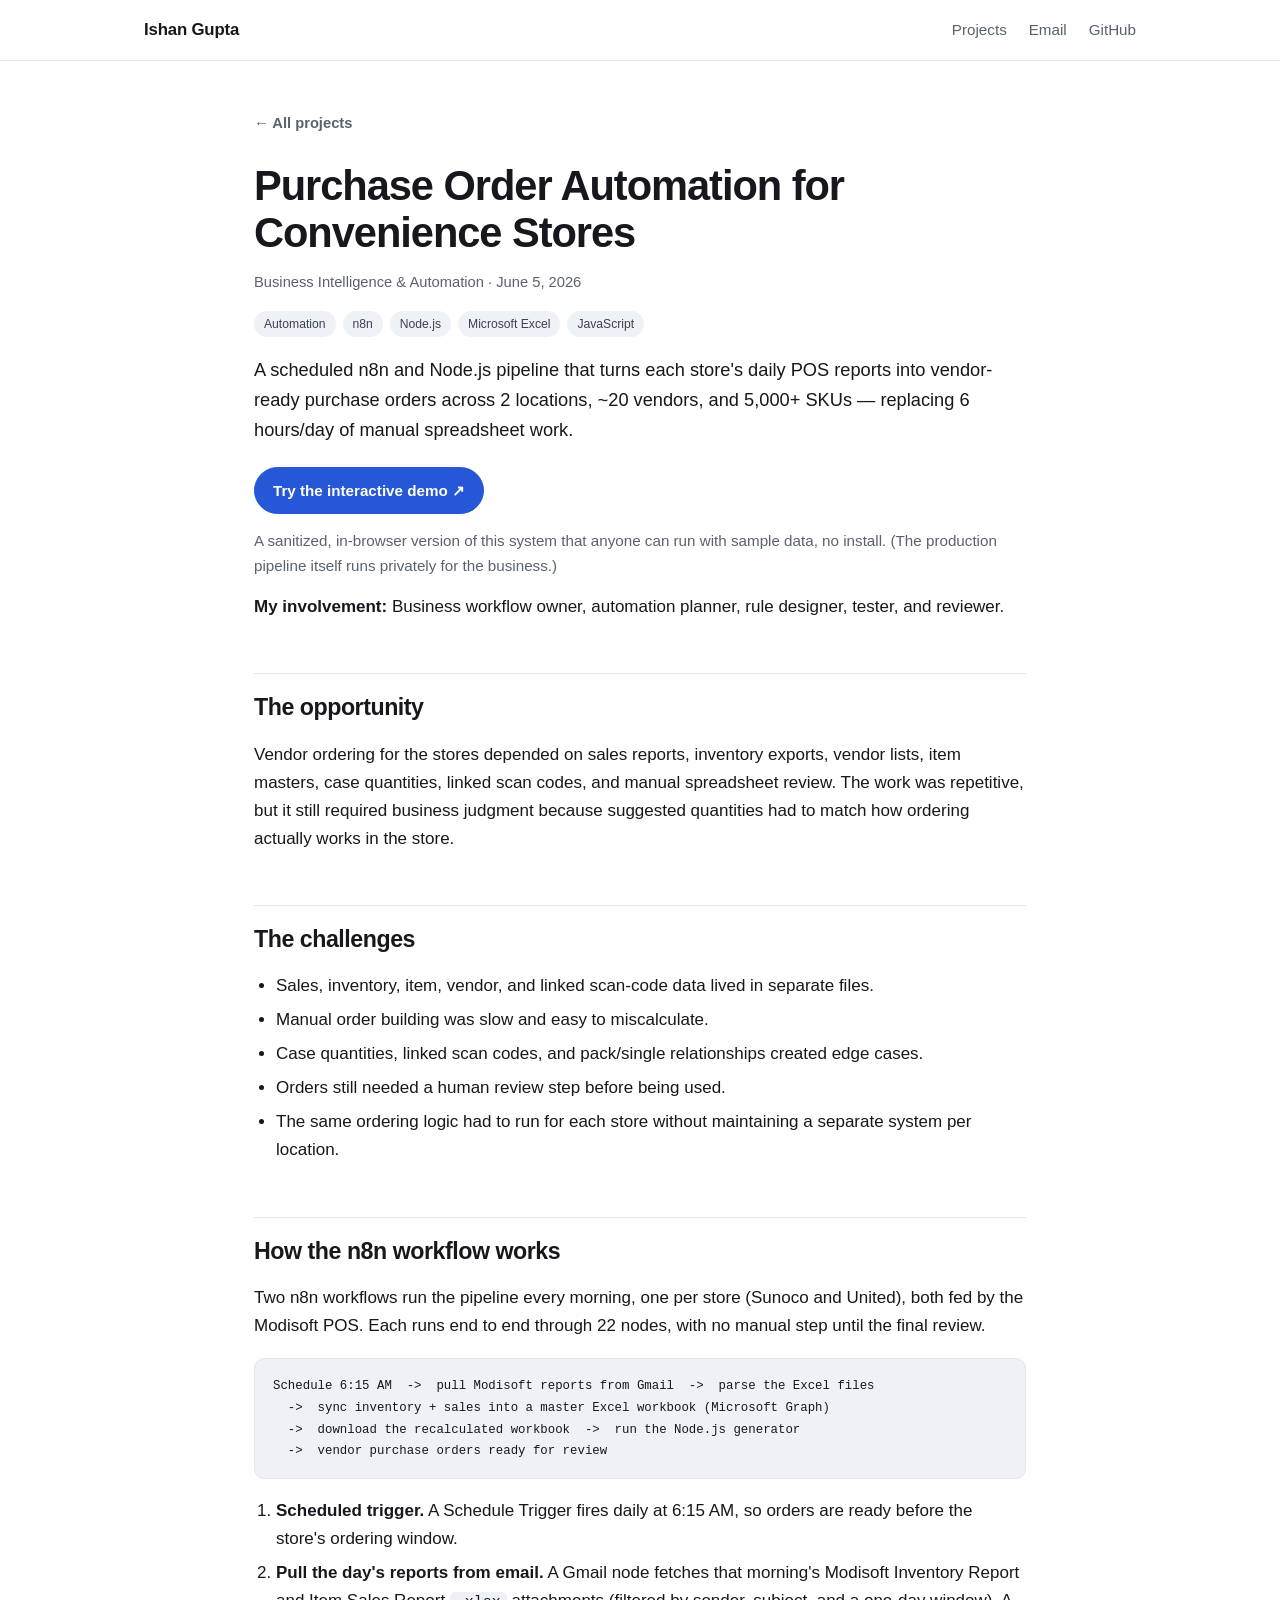
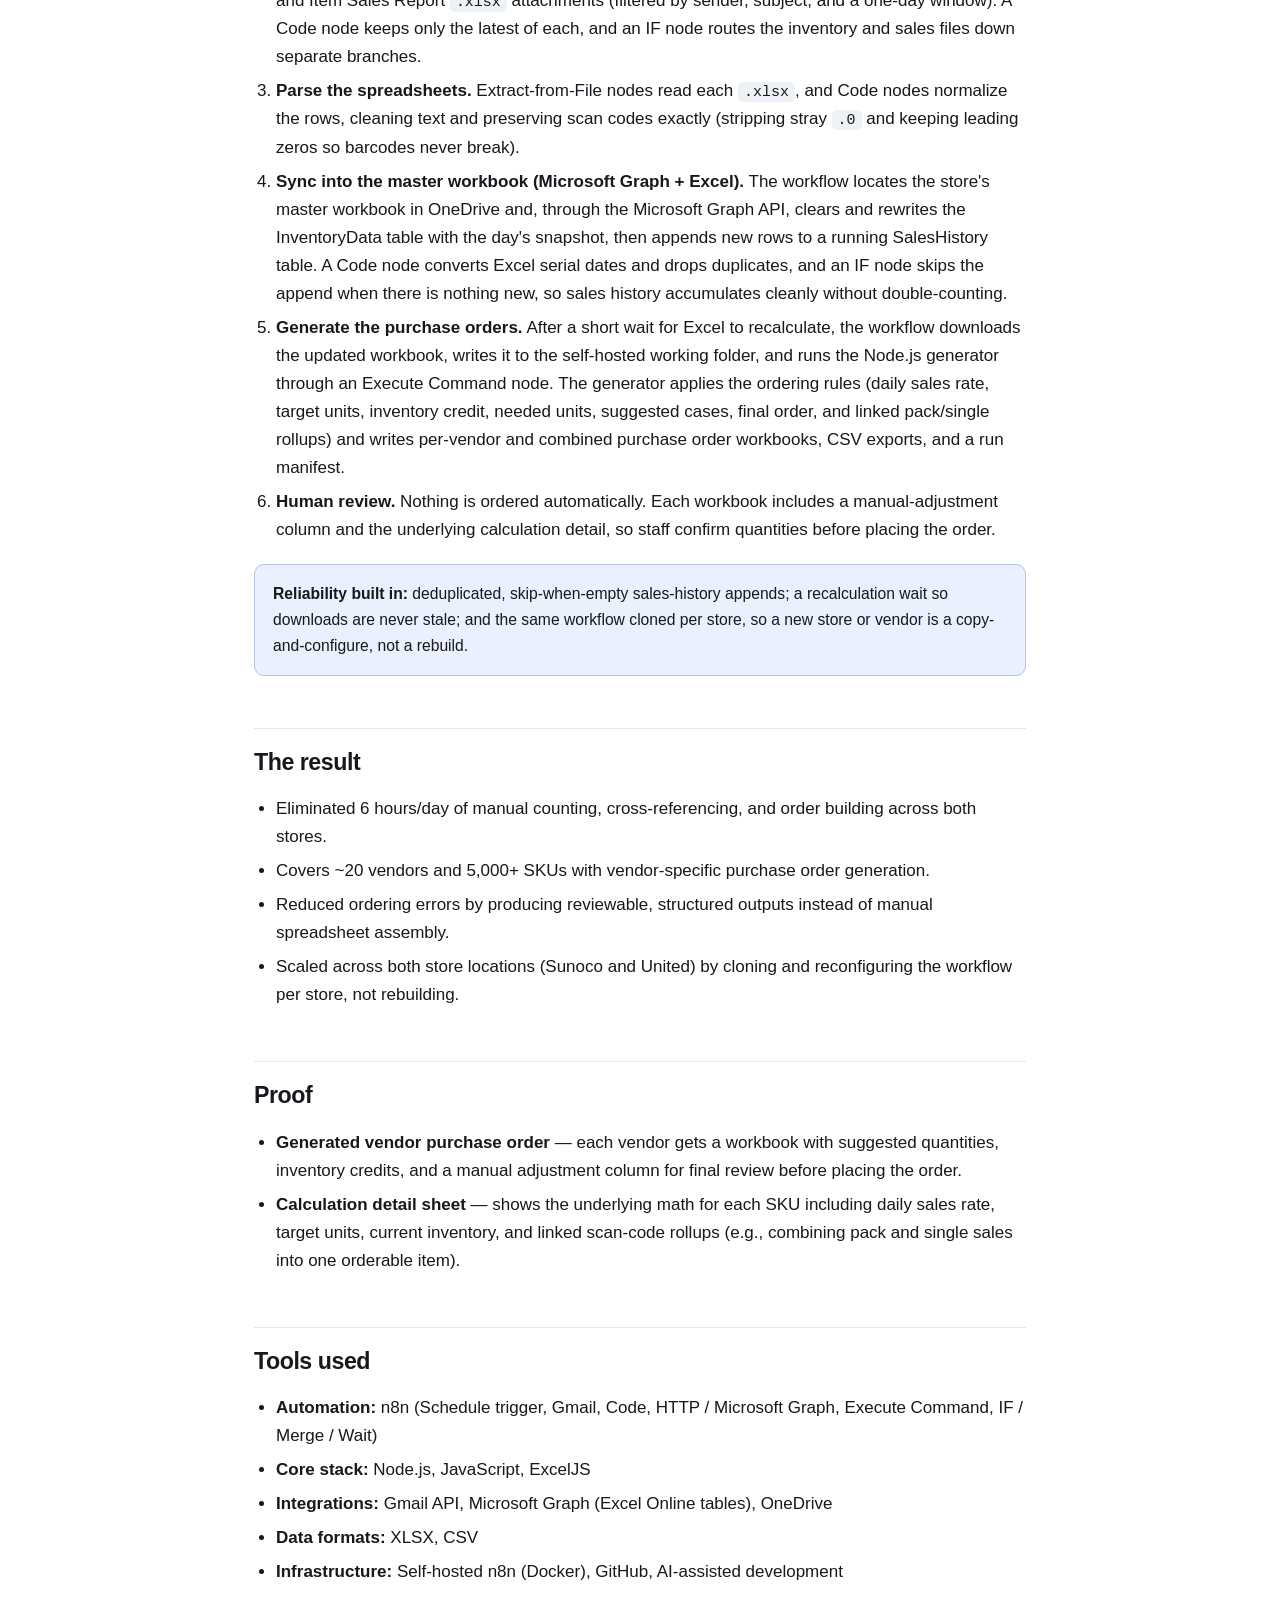
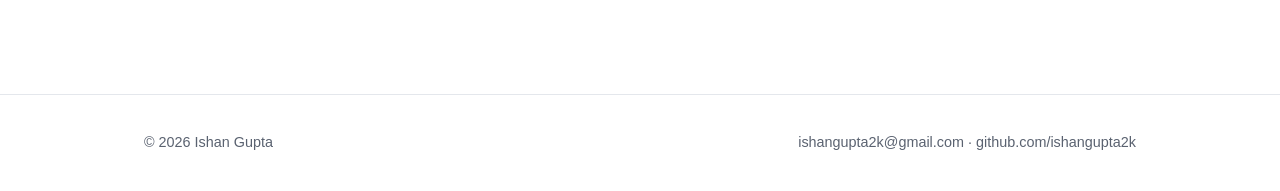
==== projects/purchase-order-automation.html @ e0fac075 "Add portfolio site" ====
<!DOCTYPE html>
<html lang="en">
<head>
<meta charset="utf-8">
<meta name="viewport" content="width=device-width, initial-scale=1">
<title>Purchase Order Automation for Convenience Stores — Ishan Gupta</title>
<meta name="description" content="A scheduled n8n and Node.js pipeline that turns daily POS reports into vendor-ready purchase orders across two stores, ~20 vendors, and 5,000+ SKUs.">
<link rel="stylesheet" href="../style.css">
</head>
<body>

<header class="topbar">
  <div class="wrap">
    <a href="../index.html" class="brand">Ishan Gupta</a>
    <nav>
      <a href="../index.html#projects">Projects</a>
      <a href="mailto:ishangupta2k@gmail.com">Email</a>
      <a href="https://github.com/ishangupta2k" target="_blank" rel="noopener">GitHub</a>
    </nav>
  </div>
</header>

<main class="article">
  <div class="wrap-narrow">
    <a href="../index.html#projects" class="backlink">← All projects</a>

    <div class="article-head">
      <h1>Purchase Order Automation for Convenience Stores</h1>
      <div class="meta">Business Intelligence &amp; Automation · June 5, 2026</div>
      <div class="tags"><span class="tag">Automation</span><span class="tag">n8n</span><span class="tag">Node.js</span><span class="tag">Microsoft Excel</span><span class="tag">JavaScript</span></div>
      <p class="intro">A scheduled n8n and Node.js pipeline that turns each store's daily POS reports into vendor-ready purchase orders across 2 locations, ~20 vendors, and 5,000+ SKUs — replacing 6 hours/day of manual spreadsheet work.</p>
      <div class="links">
        <a class="btn primary" href="https://demo-inventory-dashboard.vercel.app/" target="_blank" rel="noopener">Try the interactive demo ↗</a>
      </div>
      <p style="color:var(--muted);font-size:.95rem;margin-top:14px;">A sanitized, in-browser version of this system that anyone can run with sample data, no install. (The production pipeline itself runs privately for the business.)</p>
    </div>

    <div class="prose">
      <p><strong>My involvement:</strong> Business workflow owner, automation planner, rule designer, tester, and reviewer.</p>

      <h2>The opportunity</h2>
      <p>Vendor ordering for the stores depended on sales reports, inventory exports, vendor lists, item masters, case quantities, linked scan codes, and manual spreadsheet review. The work was repetitive, but it still required business judgment because suggested quantities had to match how ordering actually works in the store.</p>

      <h2>The challenges</h2>
      <ul>
        <li>Sales, inventory, item, vendor, and linked scan-code data lived in separate files.</li>
        <li>Manual order building was slow and easy to miscalculate.</li>
        <li>Case quantities, linked scan codes, and pack/single relationships created edge cases.</li>
        <li>Orders still needed a human review step before being used.</li>
        <li>The same ordering logic had to run for each store without maintaining a separate system per location.</li>
      </ul>

      <h2>How the n8n workflow works</h2>
      <p>Two n8n workflows run the pipeline every morning, one per store (Sunoco and United), both fed by the Modisoft POS. Each runs end to end through 22 nodes, with no manual step until the final review.</p>
      <pre><code>Schedule 6:15 AM  ->  pull Modisoft reports from Gmail  ->  parse the Excel files
  ->  sync inventory + sales into a master Excel workbook (Microsoft Graph)
  ->  download the recalculated workbook  ->  run the Node.js generator
  ->  vendor purchase orders ready for review</code></pre>
      <ol>
        <li><strong>Scheduled trigger.</strong> A Schedule Trigger fires daily at 6:15 AM, so orders are ready before the store's ordering window.</li>
        <li><strong>Pull the day's reports from email.</strong> A Gmail node fetches that morning's Modisoft Inventory Report and Item Sales Report <code>.xlsx</code> attachments (filtered by sender, subject, and a one-day window). A Code node keeps only the latest of each, and an IF node routes the inventory and sales files down separate branches.</li>
        <li><strong>Parse the spreadsheets.</strong> Extract-from-File nodes read each <code>.xlsx</code>, and Code nodes normalize the rows, cleaning text and preserving scan codes exactly (stripping stray <code>.0</code> and keeping leading zeros so barcodes never break).</li>
        <li><strong>Sync into the master workbook (Microsoft Graph + Excel).</strong> The workflow locates the store's master workbook in OneDrive and, through the Microsoft Graph API, clears and rewrites the InventoryData table with the day's snapshot, then appends new rows to a running SalesHistory table. A Code node converts Excel serial dates and drops duplicates, and an IF node skips the append when there is nothing new, so sales history accumulates cleanly without double-counting.</li>
        <li><strong>Generate the purchase orders.</strong> After a short wait for Excel to recalculate, the workflow downloads the updated workbook, writes it to the self-hosted working folder, and runs the Node.js generator through an Execute Command node. The generator applies the ordering rules (daily sales rate, target units, inventory credit, needed units, suggested cases, final order, and linked pack/single rollups) and writes per-vendor and combined purchase order workbooks, CSV exports, and a run manifest.</li>
        <li><strong>Human review.</strong> Nothing is ordered automatically. Each workbook includes a manual-adjustment column and the underlying calculation detail, so staff confirm quantities before placing the order.</li>
      </ol>
      <div class="callout"><strong>Reliability built in:</strong> deduplicated, skip-when-empty sales-history appends; a recalculation wait so downloads are never stale; and the same workflow cloned per store, so a new store or vendor is a copy-and-configure, not a rebuild.</div>

      <h2>The result</h2>
      <ul>
        <li>Eliminated 6 hours/day of manual counting, cross-referencing, and order building across both stores.</li>
        <li>Covers ~20 vendors and 5,000+ SKUs with vendor-specific purchase order generation.</li>
        <li>Reduced ordering errors by producing reviewable, structured outputs instead of manual spreadsheet assembly.</li>
        <li>Scaled across both store locations (Sunoco and United) by cloning and reconfiguring the workflow per store, not rebuilding.</li>
      </ul>

      <h2>Proof</h2>
      <ul>
        <li><strong>Generated vendor purchase order</strong> — each vendor gets a workbook with suggested quantities, inventory credits, and a manual adjustment column for final review before placing the order.</li>
        <li><strong>Calculation detail sheet</strong> — shows the underlying math for each SKU including daily sales rate, target units, current inventory, and linked scan-code rollups (e.g., combining pack and single sales into one orderable item).</li>
      </ul>

      <h2>Tools used</h2>
      <ul>
        <li><strong>Automation:</strong> n8n (Schedule trigger, Gmail, Code, HTTP / Microsoft Graph, Execute Command, IF / Merge / Wait)</li>
        <li><strong>Core stack:</strong> Node.js, JavaScript, ExcelJS</li>
        <li><strong>Integrations:</strong> Gmail API, Microsoft Graph (Excel Online tables), OneDrive</li>
        <li><strong>Data formats:</strong> XLSX, CSV</li>
        <li><strong>Infrastructure:</strong> Self-hosted n8n (Docker), GitHub, AI-assisted development</li>
      </ul>
    </div>
  </div>
</main>

<footer>
  <div class="wrap">
    <span>© 2026 Ishan Gupta</span>
    <span><a href="mailto:ishangupta2k@gmail.com">ishangupta2k@gmail.com</a> · <a href="https://github.com/ishangupta2k" target="_blank" rel="noopener">github.com/ishangupta2k</a></span>
  </div>
</footer>

</body>
</html>
---- style.css ----
/* Ishan Gupta — portfolio. Plain static CSS, no build step. */

:root {
  --bg: #ffffff;
  --surface: #f7f8fa;
  --surface-2: #eef1f5;
  --text: #16181d;
  --muted: #5a6270;
  --border: #e4e7ec;
  --accent: #2557d6;
  --accent-hover: #1c46b3;
  --accent-soft: #eaf0fe;
  --chip-bg: #eef1f5;
  --chip-text: #3a4250;
  --shadow: 0 1px 2px rgba(16, 24, 40, .04), 0 8px 24px rgba(16, 24, 40, .06);
  --radius: 12px;
}

@media (prefers-color-scheme: dark) {
  :root {
    --bg: #0f1115;
    --surface: #171a21;
    --surface-2: #1d212a;
    --text: #e7eaee;
    --muted: #9aa4b2;
    --border: #262b34;
    --accent: #7d9bff;
    --accent-hover: #9bb2ff;
    --accent-soft: #1a2333;
    --chip-bg: #1d212a;
    --chip-text: #b9c2cf;
    --shadow: 0 1px 2px rgba(0, 0, 0, .3), 0 10px 30px rgba(0, 0, 0, .35);
  }
}

* { box-sizing: border-box; }

html { -webkit-text-size-adjust: 100%; scroll-behavior: smooth; }

body {
  margin: 0;
  font-family: -apple-system, BlinkMacSystemFont, "Segoe UI", Roboto, Helvetica, Arial, sans-serif;
  font-size: 17px;
  line-height: 1.65;
  color: var(--text);
  background: var(--bg);
  -webkit-font-smoothing: antialiased;
}

a { color: var(--accent); text-decoration: none; }
a:hover { color: var(--accent-hover); text-decoration: underline; }

img { max-width: 100%; height: auto; }

.wrap { max-width: 1040px; margin: 0 auto; padding: 0 24px; }
.wrap-narrow { max-width: 820px; margin: 0 auto; padding: 0 24px; }

/* ---- Top bar ---- */
.topbar {
  position: sticky; top: 0; z-index: 20;
  background: color-mix(in srgb, var(--bg) 88%, transparent);
  backdrop-filter: saturate(180%) blur(8px);
  border-bottom: 1px solid var(--border);
}
.topbar .wrap { display: flex; align-items: center; justify-content: space-between; height: 60px; }
.brand { font-weight: 700; letter-spacing: -.01em; color: var(--text); font-size: 1.05rem; }
.brand:hover { text-decoration: none; color: var(--accent); }
.topbar nav { display: flex; gap: 22px; font-size: .95rem; }
.topbar nav a { color: var(--muted); }
.topbar nav a:hover { color: var(--text); text-decoration: none; }

/* ---- Hero ---- */
.hero { padding: 80px 0 48px; border-bottom: 1px solid var(--border); }
.hero h1 { font-size: clamp(2.2rem, 6vw, 3.2rem); line-height: 1.08; letter-spacing: -.03em; margin: 0 0 20px; }
.hero .lead { font-size: 1.2rem; color: var(--muted); max-width: 42ch; margin: 0 0 28px; }
.hero .actions { display: flex; flex-wrap: wrap; gap: 12px; }

/* ---- Buttons ---- */
.btn {
  display: inline-flex; align-items: center; gap: 8px;
  padding: 10px 18px; border-radius: 999px; font-size: .95rem; font-weight: 600;
  border: 1px solid var(--border); background: var(--surface); color: var(--text);
  transition: transform .12s ease, background .15s ease, border-color .15s ease;
}
.btn:hover { text-decoration: none; transform: translateY(-1px); border-color: color-mix(in srgb, var(--accent) 40%, var(--border)); }
.btn.primary { background: var(--accent); border-color: var(--accent); color: #fff; }
.btn.primary:hover { background: var(--accent-hover); color: #fff; }
@media (prefers-color-scheme: dark) { .btn.primary { color: #0f1115; } }

/* ---- Section headings ---- */
.section-head { margin: 64px 0 8px; }
.section-head h2 { font-size: 1.7rem; letter-spacing: -.02em; margin: 0; }
.section-head p { color: var(--muted); margin: 6px 0 0; }

/* ---- Project grid ---- */
.grid { display: grid; grid-template-columns: repeat(auto-fill, minmax(320px, 1fr)); gap: 22px; margin: 32px 0 24px; }

.card {
  position: relative; display: flex; flex-direction: column;
  background: var(--surface); border: 1px solid var(--border);
  border-radius: var(--radius); padding: 24px; transition: transform .14s ease, box-shadow .14s ease, border-color .14s ease;
}
.card:hover { transform: translateY(-3px); box-shadow: var(--shadow); border-color: color-mix(in srgb, var(--accent) 30%, var(--border)); }
.card .eyebrow { font-size: .78rem; font-weight: 600; text-transform: uppercase; letter-spacing: .06em; color: var(--muted); margin-bottom: 10px; }
.card h3 { font-size: 1.22rem; line-height: 1.25; letter-spacing: -.01em; margin: 0 0 10px; }
.card h3 a { color: var(--text); }
.card h3 a:hover { color: var(--accent); text-decoration: none; }
.card h3 a::after { content: ""; position: absolute; inset: 0; }
.card .summary { color: var(--muted); font-size: .96rem; margin: 0 0 16px; flex: 1; }

.tags { display: flex; flex-wrap: wrap; gap: 7px; margin-bottom: 16px; }
.tag { font-size: .76rem; font-weight: 500; padding: 3px 10px; border-radius: 999px; background: var(--chip-bg); color: var(--chip-text); }

.card .links { display: flex; flex-wrap: wrap; gap: 16px; font-size: .9rem; font-weight: 600; position: relative; z-index: 1; }
.card .links a { display: inline-flex; align-items: center; gap: 5px; }

/* ---- Article / case study ---- */
.article { padding: 48px 0 24px; }
.backlink { display: inline-flex; align-items: center; gap: 6px; font-size: .92rem; color: var(--muted); font-weight: 600; margin-bottom: 28px; }
.backlink:hover { color: var(--accent); text-decoration: none; }

.article-head h1 { font-size: clamp(1.9rem, 4.5vw, 2.6rem); line-height: 1.12; letter-spacing: -.025em; margin: 0 0 14px; }
.article-head .meta { color: var(--muted); font-size: .92rem; margin-bottom: 16px; }
.article-head .intro { font-size: 1.14rem; color: var(--text); margin: 18px 0 22px; }
.article-head .links { display: flex; flex-wrap: wrap; gap: 12px; margin: 22px 0 4px; }

.prose { margin-top: 8px; }
.prose h2 {
  font-size: 1.45rem; letter-spacing: -.02em; margin: 52px 0 14px; padding-top: 14px;
  border-top: 1px solid var(--border);
}
.prose h3 { font-size: 1.12rem; margin: 30px 0 8px; }
.prose h4 { font-size: .95rem; text-transform: uppercase; letter-spacing: .05em; color: var(--muted); margin: 24px 0 6px; }
.prose p { margin: 12px 0; }
.prose ul, .prose ol { margin: 12px 0; padding-left: 22px; }
.prose li { margin: 6px 0; }
.prose strong { color: var(--text); }

.callout {
  background: var(--accent-soft); border: 1px solid color-mix(in srgb, var(--accent) 25%, var(--border));
  border-radius: 10px; padding: 16px 18px; margin: 20px 0; font-size: .98rem;
}

/* code / formula blocks */
.prose code { font-family: ui-monospace, SFMono-Regular, Menlo, Consolas, monospace; font-size: .88em; background: var(--surface-2); padding: 2px 6px; border-radius: 5px; }
.prose pre {
  background: var(--surface-2); border: 1px solid var(--border); border-radius: 10px;
  padding: 16px 18px; overflow-x: auto; font-size: .88rem; line-height: 1.55; margin: 18px 0;
}
.prose pre code { background: none; padding: 0; }

/* tables */
.table-scroll { overflow-x: auto; margin: 18px 0; border: 1px solid var(--border); border-radius: 10px; }
table { border-collapse: collapse; width: 100%; font-size: .92rem; }
th, td { text-align: left; padding: 10px 14px; border-bottom: 1px solid var(--border); vertical-align: top; }
th { background: var(--surface); font-weight: 600; white-space: nowrap; }
tbody tr:last-child td { border-bottom: none; }
tbody tr:hover { background: color-mix(in srgb, var(--accent) 5%, transparent); }
td code { white-space: nowrap; }

/* ---- Footer ---- */
footer { border-top: 1px solid var(--border); margin-top: 72px; padding: 36px 0; color: var(--muted); font-size: .9rem; }
footer .wrap { display: flex; flex-wrap: wrap; gap: 8px 20px; align-items: center; justify-content: space-between; }
footer a { color: var(--muted); }
footer a:hover { color: var(--accent); }

/* table of contents (case study) */
.toc { background: var(--surface); border: 1px solid var(--border); border-radius: 10px; padding: 16px 22px; margin: 30px 0; }
.toc ol { margin: 0; padding-left: 20px; }
.toc li { margin: 5px 0; }
.toc a { color: var(--text); }
.toc a:hover { color: var(--accent); }

/* keep anchored headings clear of the sticky bar */
.prose h2, .prose h3 { scroll-margin-top: 76px; }

@media (max-width: 600px) {
  body { font-size: 16px; }
  .hero { padding: 56px 0 40px; }
  .grid { grid-template-columns: 1fr; }
}
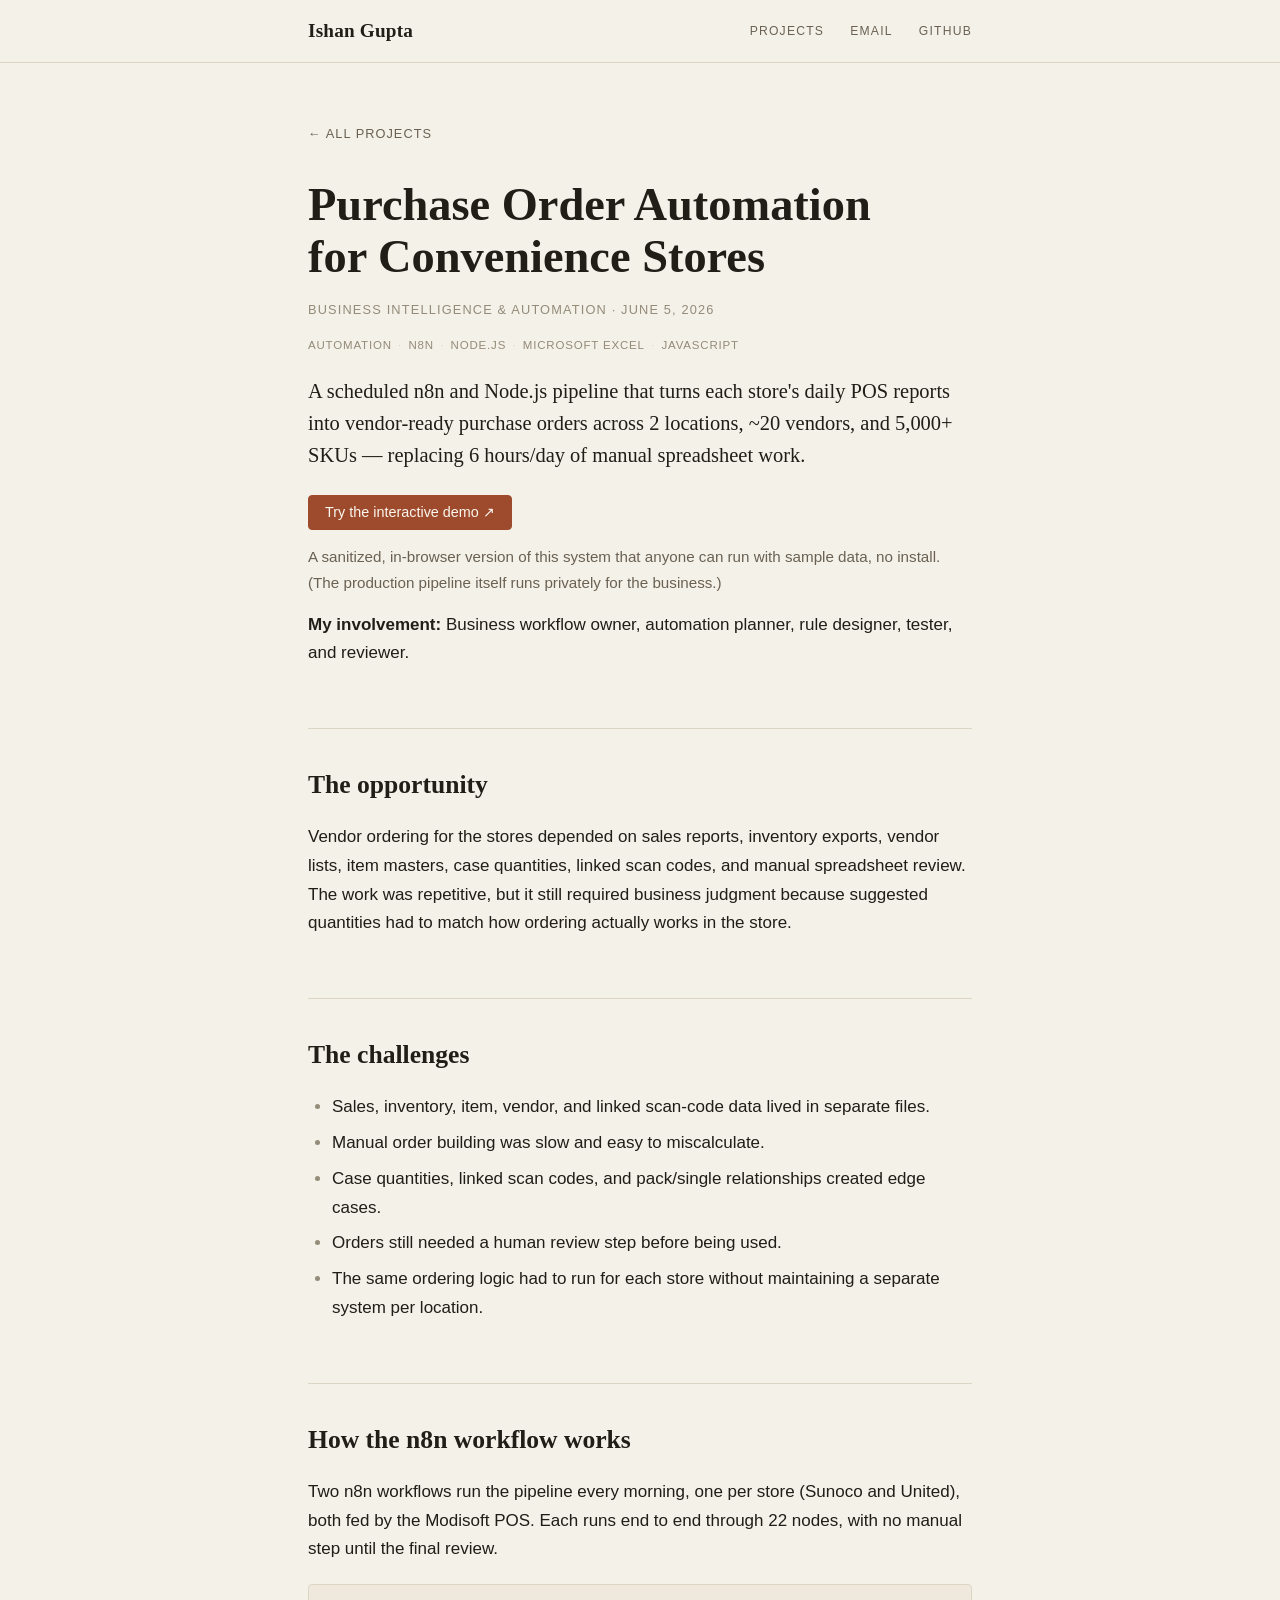
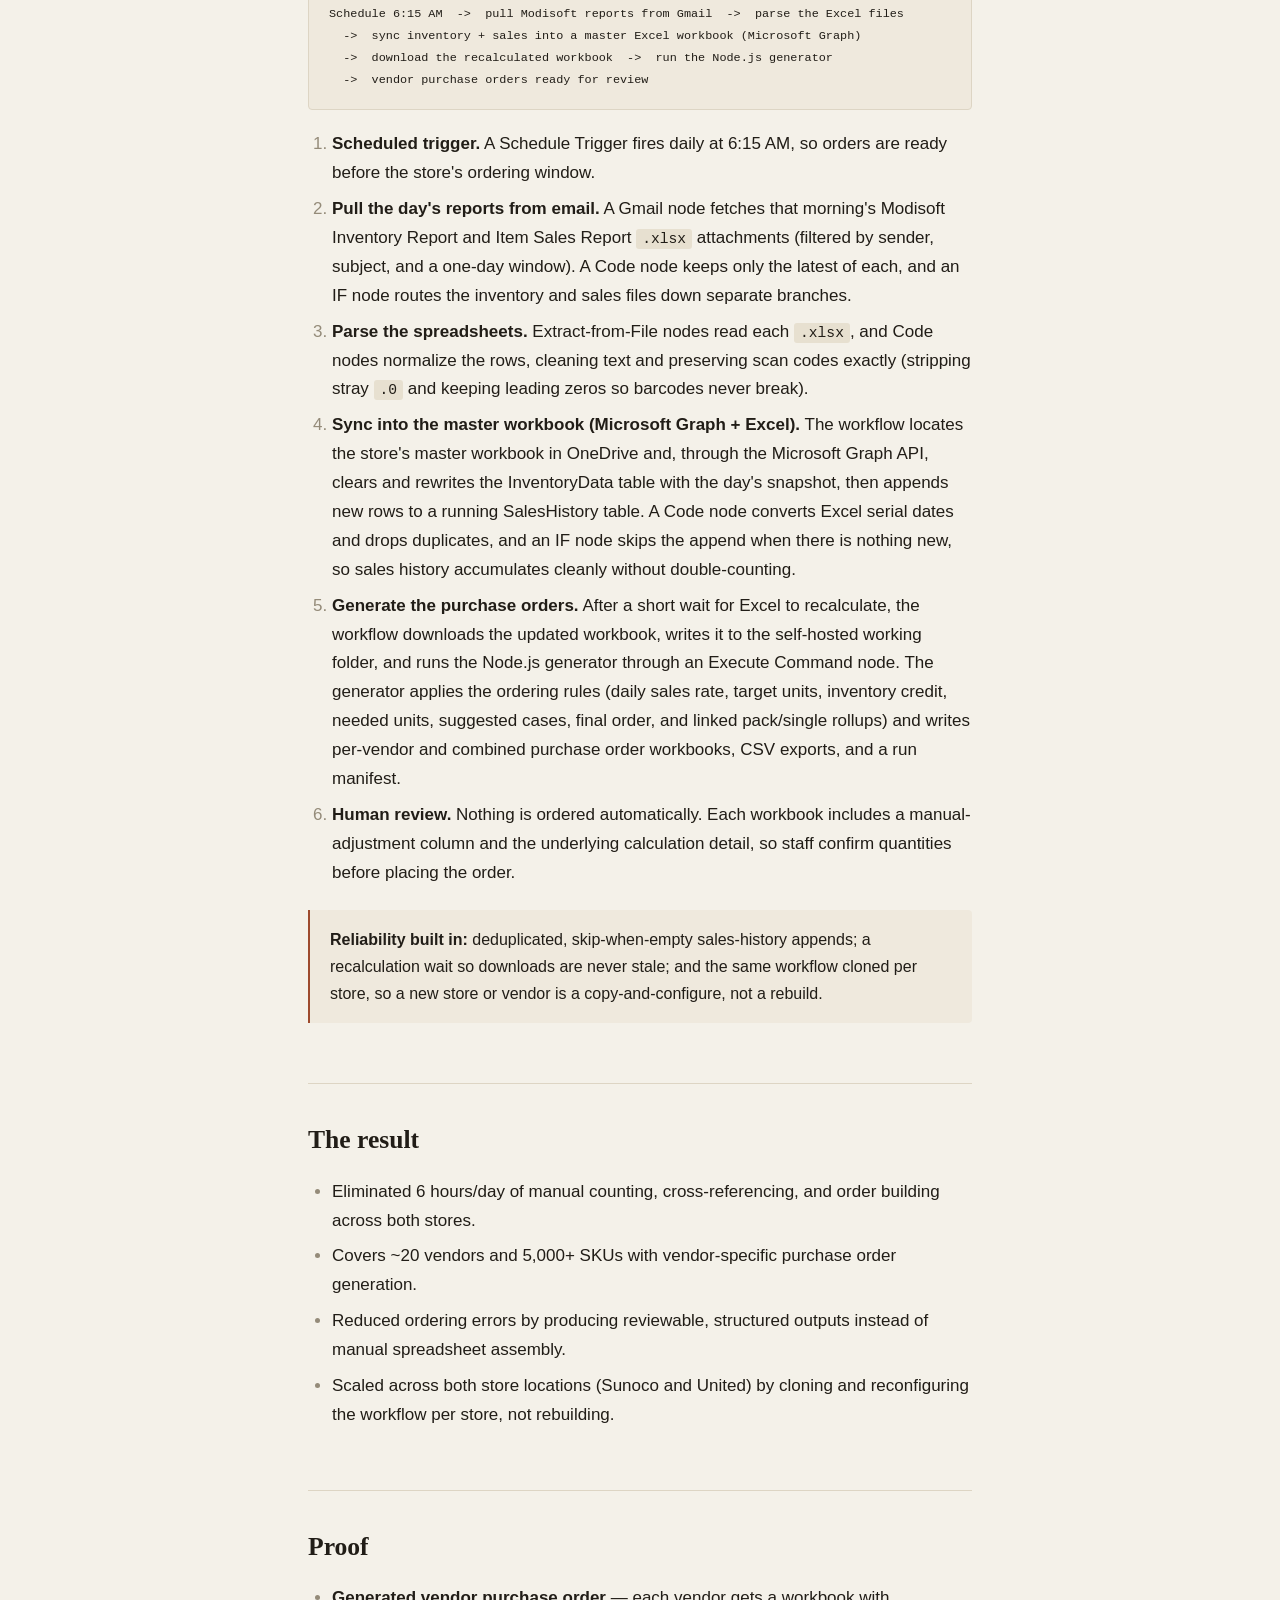
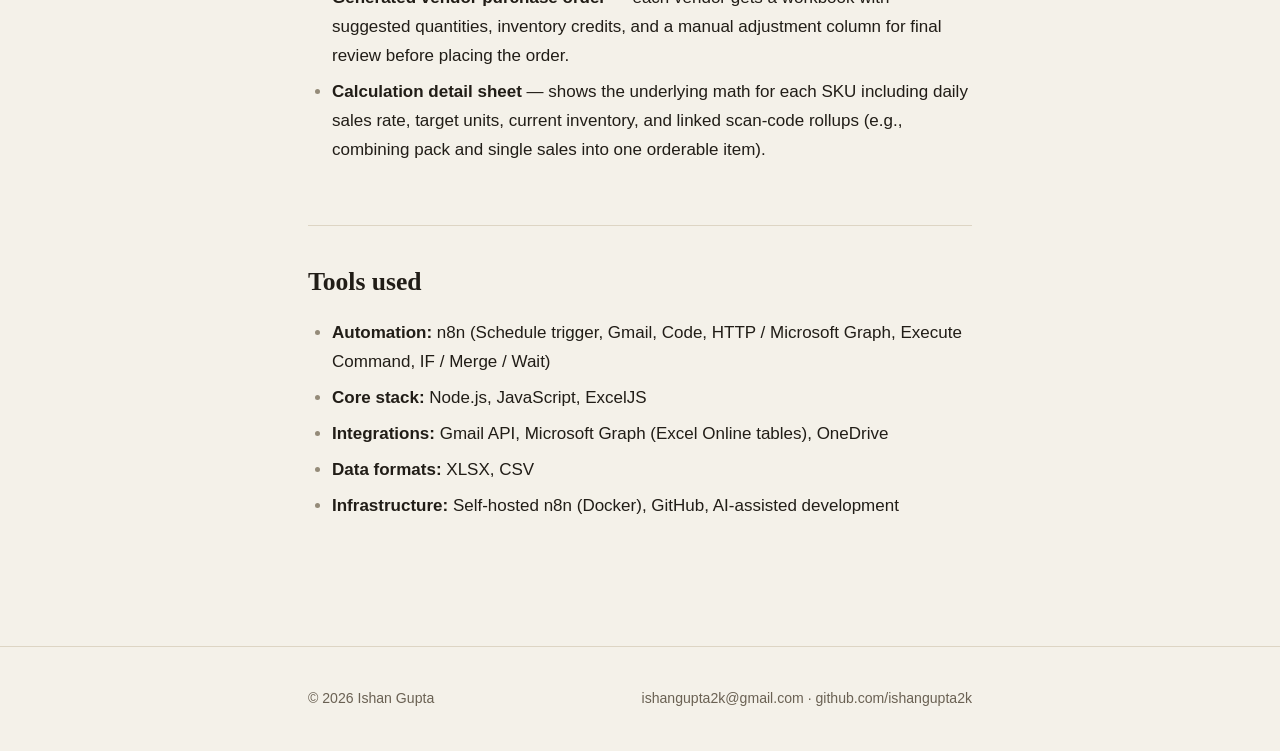
==== commit c789ebf8: "Trim CSS: merge containers, drop card overlay + cargo-cult rules" ====
--- a/projects/purchase-order-automation.html
+++ b/projects/purchase-order-automation.html
@@ -21,7 +21,7 @@
 </header>
 
 <main class="article">
-  <div class="wrap-narrow">
+  <div class="wrap">
     <a href="../index.html#projects" class="backlink">← All projects</a>
 
     <div class="article-head">
--- a/style.css
+++ b/style.css
@@ -1,35 +1,34 @@
-/* Ishan Gupta — portfolio. Plain static CSS, no build step. */
+/* Ishan Gupta — portfolio. Plain static CSS, no build step.
+   Warm editorial: cream paper, ink text, one muted clay accent, serif display. */
 
 :root {
-  --bg: #ffffff;
-  --surface: #f7f8fa;
-  --surface-2: #eef1f5;
-  --text: #16181d;
-  --muted: #5a6270;
-  --border: #e4e7ec;
-  --accent: #2557d6;
-  --accent-hover: #1c46b3;
-  --accent-soft: #eaf0fe;
-  --chip-bg: #eef1f5;
-  --chip-text: #3a4250;
-  --shadow: 0 1px 2px rgba(16, 24, 40, .04), 0 8px 24px rgba(16, 24, 40, .06);
-  --radius: 12px;
+  --bg: #f4f1e9;
+  --paper: #efe9dd;
+  --paper-2: #e7e0d0;
+  --text: #211d17;
+  --muted: #6a6153;
+  --faint: #948b79;
+  --line: #ddd5c4;
+  --accent: #9d4a2d;
+  --accent-strong: #843c23;
+
+  --serif: "Iowan Old Style", "Palatino Linotype", Palatino, "Book Antiqua", Georgia, "Times New Roman", serif;
+  --sans: -apple-system, BlinkMacSystemFont, "Segoe UI", Roboto, Helvetica, Arial, sans-serif;
+  --mono: ui-monospace, SFMono-Regular, Menlo, Consolas, monospace;
+  --radius: 4px;
 }
 
 @media (prefers-color-scheme: dark) {
   :root {
-    --bg: #0f1115;
-    --surface: #171a21;
-    --surface-2: #1d212a;
-    --text: #e7eaee;
-    --muted: #9aa4b2;
-    --border: #262b34;
-    --accent: #7d9bff;
-    --accent-hover: #9bb2ff;
-    --accent-soft: #1a2333;
-    --chip-bg: #1d212a;
-    --chip-text: #b9c2cf;
-    --shadow: 0 1px 2px rgba(0, 0, 0, .3), 0 10px 30px rgba(0, 0, 0, .35);
+    --bg: #17150f;
+    --paper: #1f1c14;
+    --paper-2: #272217;
+    --text: #ece5d5;
+    --muted: #a89d88;
+    --faint: #7c7261;
+    --line: #2f2a1f;
+    --accent: #db8a5e;
+    --accent-strong: #eaa87e;
   }
 }
 
@@ -39,143 +38,148 @@
 
 body {
   margin: 0;
-  font-family: -apple-system, BlinkMacSystemFont, "Segoe UI", Roboto, Helvetica, Arial, sans-serif;
+  font-family: var(--sans);
   font-size: 17px;
-  line-height: 1.65;
+  line-height: 1.7;
   color: var(--text);
   background: var(--bg);
   -webkit-font-smoothing: antialiased;
 }
 
+::selection { background: color-mix(in srgb, var(--accent) 24%, transparent); }
+
 a { color: var(--accent); text-decoration: none; }
-a:hover { color: var(--accent-hover); text-decoration: underline; }
+a:hover { color: var(--accent-strong); }
 
 img { max-width: 100%; height: auto; }
 
-.wrap { max-width: 1040px; margin: 0 auto; padding: 0 24px; }
-.wrap-narrow { max-width: 820px; margin: 0 auto; padding: 0 24px; }
+h1, h2, h3 { font-family: var(--serif); font-weight: 600; }
+
+.wrap { max-width: 720px; margin: 0 auto; padding: 0 28px; }
 
 /* ---- Top bar ---- */
 .topbar {
   position: sticky; top: 0; z-index: 20;
-  background: color-mix(in srgb, var(--bg) 88%, transparent);
-  backdrop-filter: saturate(180%) blur(8px);
-  border-bottom: 1px solid var(--border);
+  background: var(--bg);
+  border-bottom: 1px solid var(--line);
 }
-.topbar .wrap { display: flex; align-items: center; justify-content: space-between; height: 60px; }
-.brand { font-weight: 700; letter-spacing: -.01em; color: var(--text); font-size: 1.05rem; }
-.brand:hover { text-decoration: none; color: var(--accent); }
-.topbar nav { display: flex; gap: 22px; font-size: .95rem; }
-.topbar nav a { color: var(--muted); }
-.topbar nav a:hover { color: var(--text); text-decoration: none; }
+.topbar .wrap { display: flex; align-items: center; justify-content: space-between; height: 62px; }
+.brand { font-family: var(--serif); font-weight: 600; font-size: 1.2rem; color: var(--text); letter-spacing: .01em; }
+.brand:hover { color: var(--accent); }
+.topbar nav { display: flex; gap: 26px; }
+.topbar nav a { color: var(--muted); font-size: .76rem; text-transform: uppercase; letter-spacing: .1em; }
+.topbar nav a:hover { color: var(--text); }
 
 /* ---- Hero ---- */
-.hero { padding: 80px 0 48px; border-bottom: 1px solid var(--border); }
-.hero h1 { font-size: clamp(2.2rem, 6vw, 3.2rem); line-height: 1.08; letter-spacing: -.03em; margin: 0 0 20px; }
-.hero .lead { font-size: 1.2rem; color: var(--muted); max-width: 42ch; margin: 0 0 28px; }
-.hero .actions { display: flex; flex-wrap: wrap; gap: 12px; }
+.hero { padding: 96px 0 60px; border-bottom: 1px solid var(--line); }
+.hero h1 { font-size: clamp(2.6rem, 7vw, 3.8rem); line-height: 1.05; margin: 0 0 22px; letter-spacing: -.005em; text-wrap: balance; }
+.hero .lead { font-size: 1.2rem; line-height: 1.6; color: var(--muted); max-width: 54ch; margin: 0 0 34px; text-wrap: pretty; }
+.hero .actions { display: flex; flex-wrap: wrap; gap: 14px; align-items: center; }
 
-/* ---- Buttons ---- */
+/* ---- Buttons (squared, quiet) ---- */
 .btn {
   display: inline-flex; align-items: center; gap: 8px;
-  padding: 10px 18px; border-radius: 999px; font-size: .95rem; font-weight: 600;
-  border: 1px solid var(--border); background: var(--surface); color: var(--text);
-  transition: transform .12s ease, background .15s ease, border-color .15s ease;
+  padding: 9px 16px; border-radius: var(--radius); font-size: .9rem; font-weight: 500; line-height: 1;
+  border: 1px solid var(--line); background: transparent; color: var(--text);
+  transition: border-color .15s ease, color .15s ease, background .15s ease;
 }
-.btn:hover { text-decoration: none; transform: translateY(-1px); border-color: color-mix(in srgb, var(--accent) 40%, var(--border)); }
-.btn.primary { background: var(--accent); border-color: var(--accent); color: #fff; }
-.btn.primary:hover { background: var(--accent-hover); color: #fff; }
-@media (prefers-color-scheme: dark) { .btn.primary { color: #0f1115; } }
+.btn:hover { border-color: var(--accent); color: var(--accent); }
+.btn.primary { background: var(--accent); border-color: var(--accent); color: #fbf7ef; }
+.btn.primary:hover { background: var(--accent-strong); border-color: var(--accent-strong); color: #fbf7ef; }
+@media (prefers-color-scheme: dark) {
+  .btn.primary { color: #191308; }
+  .btn.primary:hover { color: #191308; }
+}
 
 /* ---- Section headings ---- */
-.section-head { margin: 64px 0 8px; }
-.section-head h2 { font-size: 1.7rem; letter-spacing: -.02em; margin: 0; }
-.section-head p { color: var(--muted); margin: 6px 0 0; }
+.section-head { margin: 72px 0 4px; }
+.section-head h2 { font-size: 1.9rem; margin: 0; }
+.section-head p { color: var(--muted); margin: 8px 0 0; font-size: 1rem; }
 
-/* ---- Project grid ---- */
-.grid { display: grid; grid-template-columns: repeat(auto-fill, minmax(320px, 1fr)); gap: 22px; margin: 32px 0 24px; }
+/* ---- Projects as an editorial list ---- */
+.grid { display: block; margin: 20px 0 8px; }
 
-.card {
-  position: relative; display: flex; flex-direction: column;
-  background: var(--surface); border: 1px solid var(--border);
-  border-radius: var(--radius); padding: 24px; transition: transform .14s ease, box-shadow .14s ease, border-color .14s ease;
-}
-.card:hover { transform: translateY(-3px); box-shadow: var(--shadow); border-color: color-mix(in srgb, var(--accent) 30%, var(--border)); }
-.card .eyebrow { font-size: .78rem; font-weight: 600; text-transform: uppercase; letter-spacing: .06em; color: var(--muted); margin-bottom: 10px; }
-.card h3 { font-size: 1.22rem; line-height: 1.25; letter-spacing: -.01em; margin: 0 0 10px; }
+.card { padding: 32px 0; border-bottom: 1px solid var(--line); }
+.card:first-child { border-top: 1px solid var(--line); }
+.card .eyebrow { font-size: .74rem; font-weight: 500; text-transform: uppercase; letter-spacing: .11em; color: var(--faint); margin-bottom: 12px; }
+.card h3 { font-size: 1.55rem; line-height: 1.18; margin: 0 0 12px; text-wrap: balance; }
 .card h3 a { color: var(--text); }
-.card h3 a:hover { color: var(--accent); text-decoration: none; }
-.card h3 a::after { content: ""; position: absolute; inset: 0; }
-.card .summary { color: var(--muted); font-size: .96rem; margin: 0 0 16px; flex: 1; }
+.card h3 a:hover { color: var(--accent); }
+.card .summary { color: var(--muted); font-size: 1.02rem; margin: 0 0 16px; max-width: 62ch; }
 
-.tags { display: flex; flex-wrap: wrap; gap: 7px; margin-bottom: 16px; }
-.tag { font-size: .76rem; font-weight: 500; padding: 3px 10px; border-radius: 999px; background: var(--chip-bg); color: var(--chip-text); }
+.tags { display: flex; flex-wrap: wrap; align-items: baseline; margin-bottom: 16px; }
+.tag { font-size: .72rem; text-transform: uppercase; letter-spacing: .07em; color: var(--faint); }
+.tag:not(:last-child)::after { content: "·"; margin: 0 .55em; color: var(--line); }
 
-.card .links { display: flex; flex-wrap: wrap; gap: 16px; font-size: .9rem; font-weight: 600; position: relative; z-index: 1; }
+.card .links { display: flex; flex-wrap: wrap; gap: 22px; font-size: .9rem; font-weight: 500; }
 .card .links a { display: inline-flex; align-items: center; gap: 5px; }
 
 /* ---- Article / case study ---- */
-.article { padding: 48px 0 24px; }
-.backlink { display: inline-flex; align-items: center; gap: 6px; font-size: .92rem; color: var(--muted); font-weight: 600; margin-bottom: 28px; }
-.backlink:hover { color: var(--accent); text-decoration: none; }
+.article { padding: 56px 0 24px; }
+.backlink { display: inline-flex; align-items: center; gap: 7px; font-size: .8rem; text-transform: uppercase; letter-spacing: .08em; color: var(--muted); margin-bottom: 34px; }
+.backlink:hover { color: var(--accent); }
 
-.article-head h1 { font-size: clamp(1.9rem, 4.5vw, 2.6rem); line-height: 1.12; letter-spacing: -.025em; margin: 0 0 14px; }
-.article-head .meta { color: var(--muted); font-size: .92rem; margin-bottom: 16px; }
-.article-head .intro { font-size: 1.14rem; color: var(--text); margin: 18px 0 22px; }
-.article-head .links { display: flex; flex-wrap: wrap; gap: 12px; margin: 22px 0 4px; }
+.article-head h1 { font-size: clamp(2rem, 5vw, 2.9rem); line-height: 1.12; margin: 0 0 16px; text-wrap: balance; }
+.article-head .meta { color: var(--faint); font-size: .8rem; text-transform: uppercase; letter-spacing: .09em; margin-bottom: 16px; }
+.article-head .intro { font-family: var(--serif); font-size: 1.28rem; line-height: 1.55; color: var(--text); margin: 20px 0 24px; }
+.article-head .links { display: flex; flex-wrap: wrap; gap: 14px; margin: 24px 0 4px; }
 
 .prose { margin-top: 8px; }
 .prose h2 {
-  font-size: 1.45rem; letter-spacing: -.02em; margin: 52px 0 14px; padding-top: 14px;
-  border-top: 1px solid var(--border);
+  font-size: 1.6rem; margin: 60px 0 16px; padding-top: 34px;
+  border-top: 1px solid var(--line); text-wrap: balance;
 }
-.prose h3 { font-size: 1.12rem; margin: 30px 0 8px; }
-.prose h4 { font-size: .95rem; text-transform: uppercase; letter-spacing: .05em; color: var(--muted); margin: 24px 0 6px; }
-.prose p { margin: 12px 0; }
-.prose ul, .prose ol { margin: 12px 0; padding-left: 22px; }
-.prose li { margin: 6px 0; }
-.prose strong { color: var(--text); }
+.prose h3 { font-size: 1.22rem; margin: 34px 0 10px; }
+.prose h4 { font-family: var(--sans); font-size: .78rem; font-weight: 600; text-transform: uppercase; letter-spacing: .09em; color: var(--faint); margin: 28px 0 8px; }
+.prose p { margin: 14px 0; }
+.prose ul, .prose ol { margin: 14px 0; padding-left: 24px; }
+.prose li { margin: 7px 0; }
+.prose li::marker { color: var(--faint); }
+.prose strong { font-weight: 600; color: var(--text); }
+.prose em { font-family: var(--serif); font-style: italic; }
 
 .callout {
-  background: var(--accent-soft); border: 1px solid color-mix(in srgb, var(--accent) 25%, var(--border));
-  border-radius: 10px; padding: 16px 18px; margin: 20px 0; font-size: .98rem;
+  background: var(--paper); border-left: 2px solid var(--accent);
+  border-radius: 0 var(--radius) var(--radius) 0; padding: 16px 20px; margin: 22px 0; font-size: 1rem;
 }
 
 /* code / formula blocks */
-.prose code { font-family: ui-monospace, SFMono-Regular, Menlo, Consolas, monospace; font-size: .88em; background: var(--surface-2); padding: 2px 6px; border-radius: 5px; }
+.prose code { font-family: var(--mono); font-size: .86em; background: var(--paper-2); padding: 2px 6px; border-radius: 3px; }
 .prose pre {
-  background: var(--surface-2); border: 1px solid var(--border); border-radius: 10px;
-  padding: 16px 18px; overflow-x: auto; font-size: .88rem; line-height: 1.55; margin: 18px 0;
+  background: var(--paper); border: 1px solid var(--line); border-radius: var(--radius);
+  padding: 18px 20px; overflow-x: auto; font-size: .86rem; line-height: 1.6; margin: 20px 0;
 }
 .prose pre code { background: none; padding: 0; }
 
 /* tables */
-.table-scroll { overflow-x: auto; margin: 18px 0; border: 1px solid var(--border); border-radius: 10px; }
+.table-scroll { overflow-x: auto; margin: 20px 0; border: 1px solid var(--line); border-radius: var(--radius); }
 table { border-collapse: collapse; width: 100%; font-size: .92rem; }
-th, td { text-align: left; padding: 10px 14px; border-bottom: 1px solid var(--border); vertical-align: top; }
-th { background: var(--surface); font-weight: 600; white-space: nowrap; }
+th, td { text-align: left; padding: 11px 15px; border-bottom: 1px solid var(--line); vertical-align: top; }
+th { font-family: var(--sans); font-weight: 600; font-size: .78rem; text-transform: uppercase; letter-spacing: .05em; color: var(--muted); border-bottom: 1.5px solid var(--line); white-space: nowrap; }
+tbody tr:nth-child(even) { background: color-mix(in srgb, var(--paper) 45%, transparent); }
 tbody tr:last-child td { border-bottom: none; }
-tbody tr:hover { background: color-mix(in srgb, var(--accent) 5%, transparent); }
+tbody tr:hover { background: var(--paper-2); }
 td code { white-space: nowrap; }
 
+/* table of contents (case study) */
+.toc { border-top: 1px solid var(--line); border-bottom: 1px solid var(--line); padding: 22px 0; margin: 34px 0; }
+.toc ol { margin: 0; padding-left: 22px; columns: 2; column-gap: 40px; }
+.toc li { margin: 6px 0; padding-left: 4px; }
+.toc li::marker { color: var(--faint); font-variant-numeric: tabular-nums; }
+.toc a { color: var(--text); }
+.toc a:hover { color: var(--accent); }
+
+/* keep anchored headings clear of the sticky bar */
+.prose h2, .prose h3 { scroll-margin-top: 84px; }
+
 /* ---- Footer ---- */
-footer { border-top: 1px solid var(--border); margin-top: 72px; padding: 36px 0; color: var(--muted); font-size: .9rem; }
+footer { border-top: 1px solid var(--line); margin-top: 88px; padding: 40px 0; color: var(--muted); font-size: .88rem; }
 footer .wrap { display: flex; flex-wrap: wrap; gap: 8px 20px; align-items: center; justify-content: space-between; }
 footer a { color: var(--muted); }
 footer a:hover { color: var(--accent); }
 
-/* table of contents (case study) */
-.toc { background: var(--surface); border: 1px solid var(--border); border-radius: 10px; padding: 16px 22px; margin: 30px 0; }
-.toc ol { margin: 0; padding-left: 20px; }
-.toc li { margin: 5px 0; }
-.toc a { color: var(--text); }
-.toc a:hover { color: var(--accent); }
-
-/* keep anchored headings clear of the sticky bar */
-.prose h2, .prose h3 { scroll-margin-top: 76px; }
-
-@media (max-width: 600px) {
+@media (max-width: 620px) {
   body { font-size: 16px; }
-  .hero { padding: 56px 0 40px; }
-  .grid { grid-template-columns: 1fr; }
+  .hero { padding: 64px 0 44px; }
+  .toc ol { columns: 1; }
 }
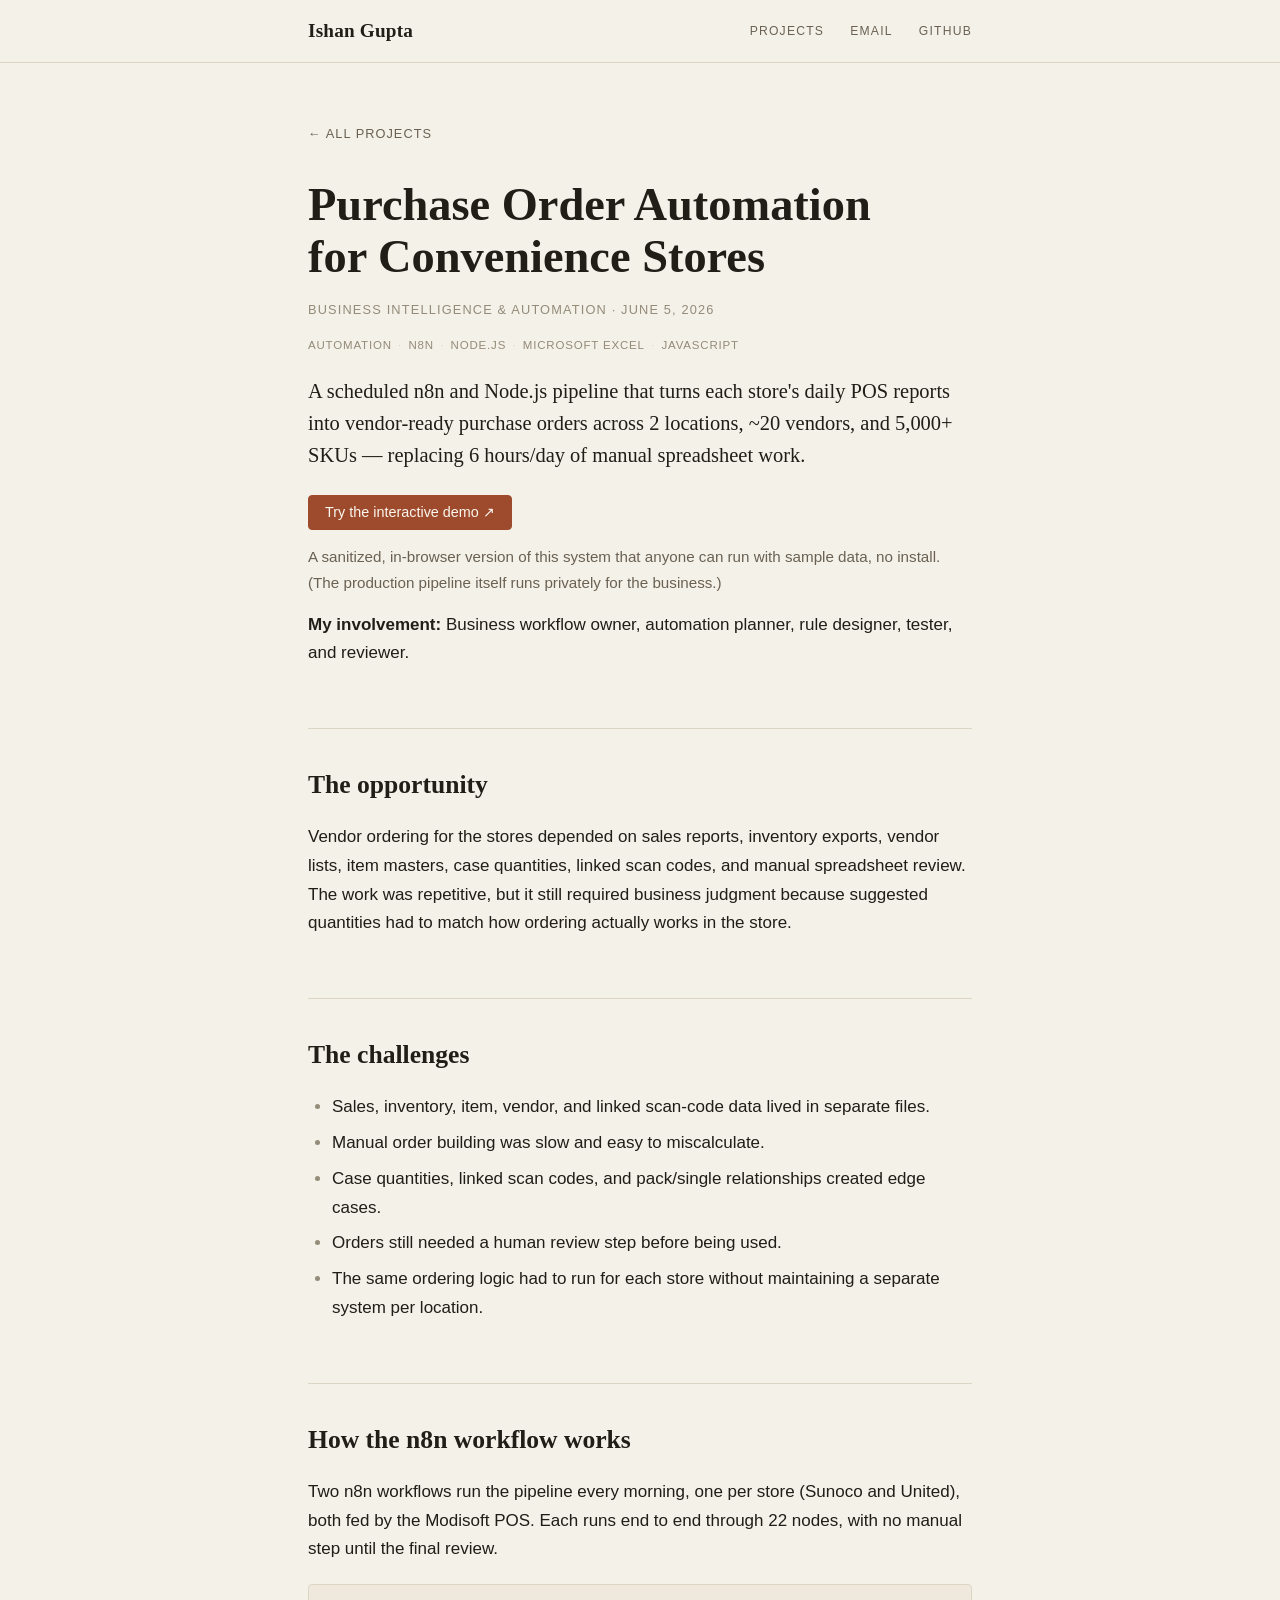
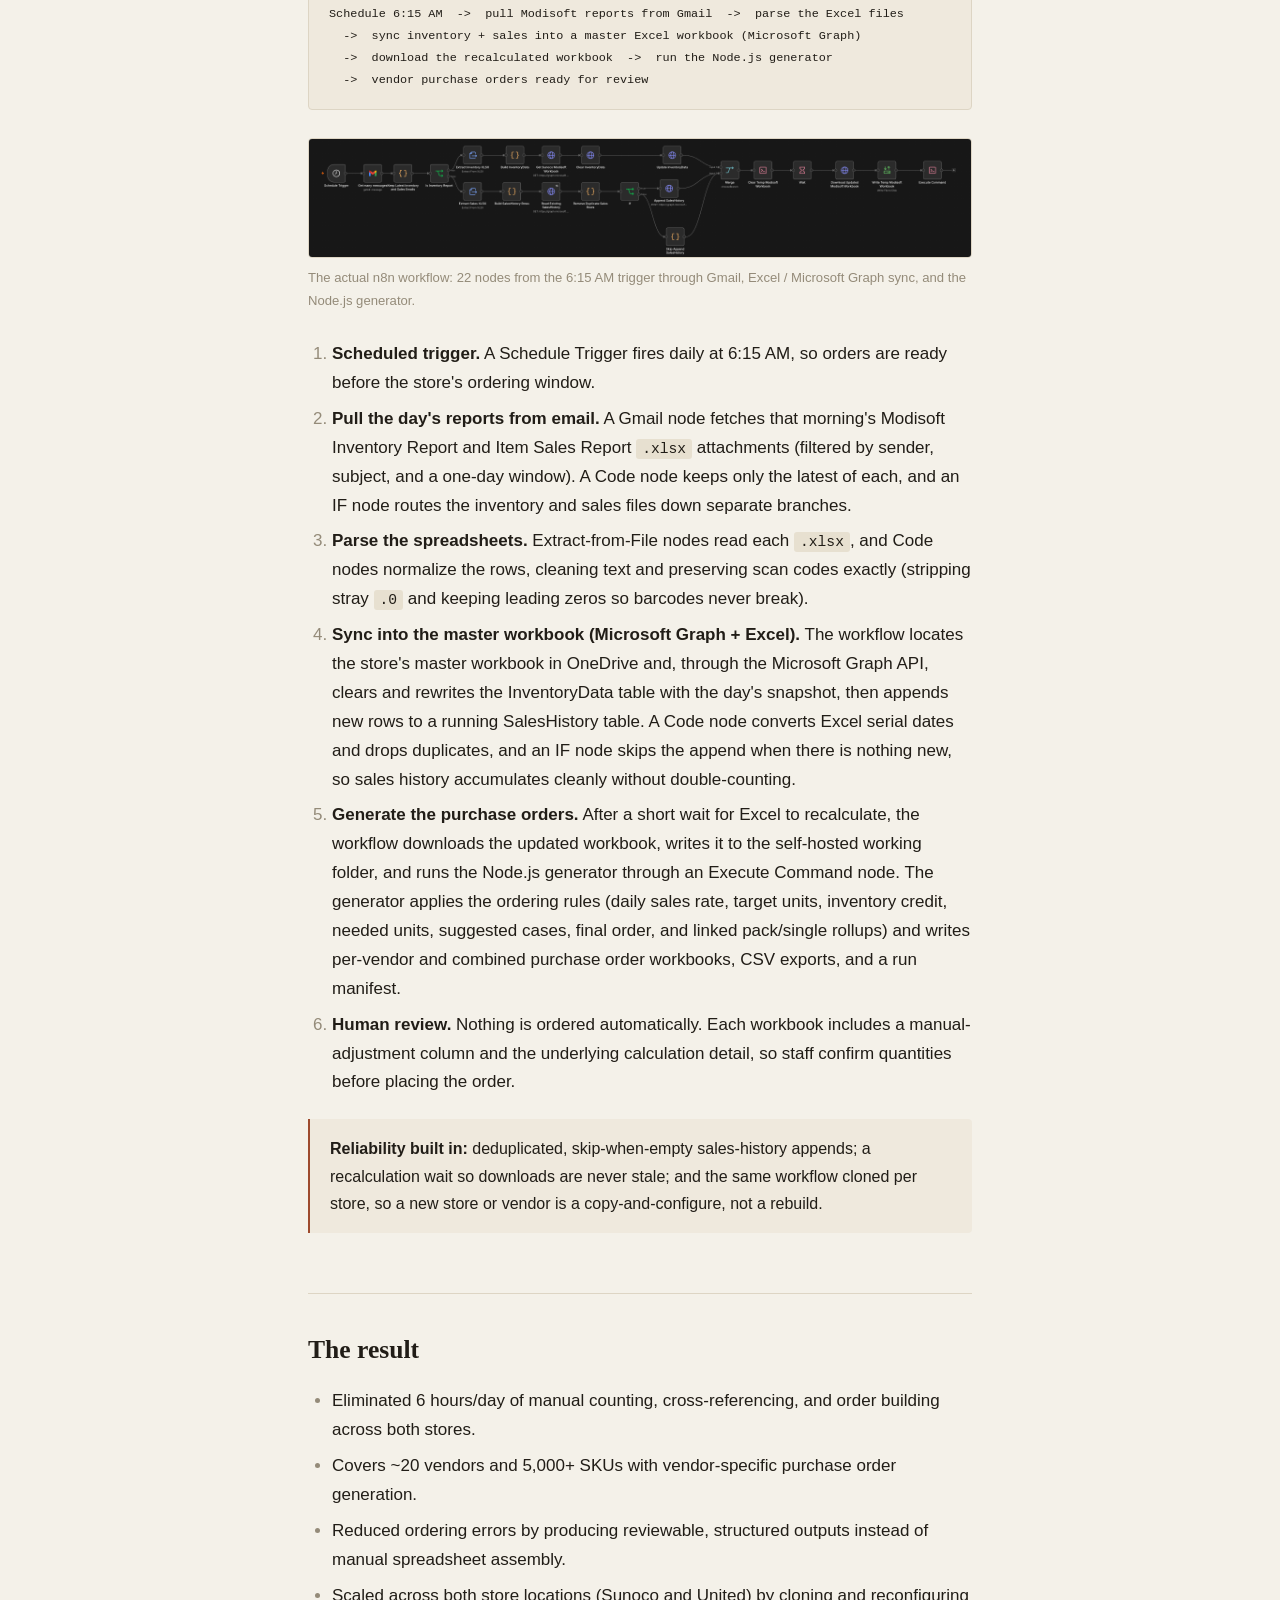
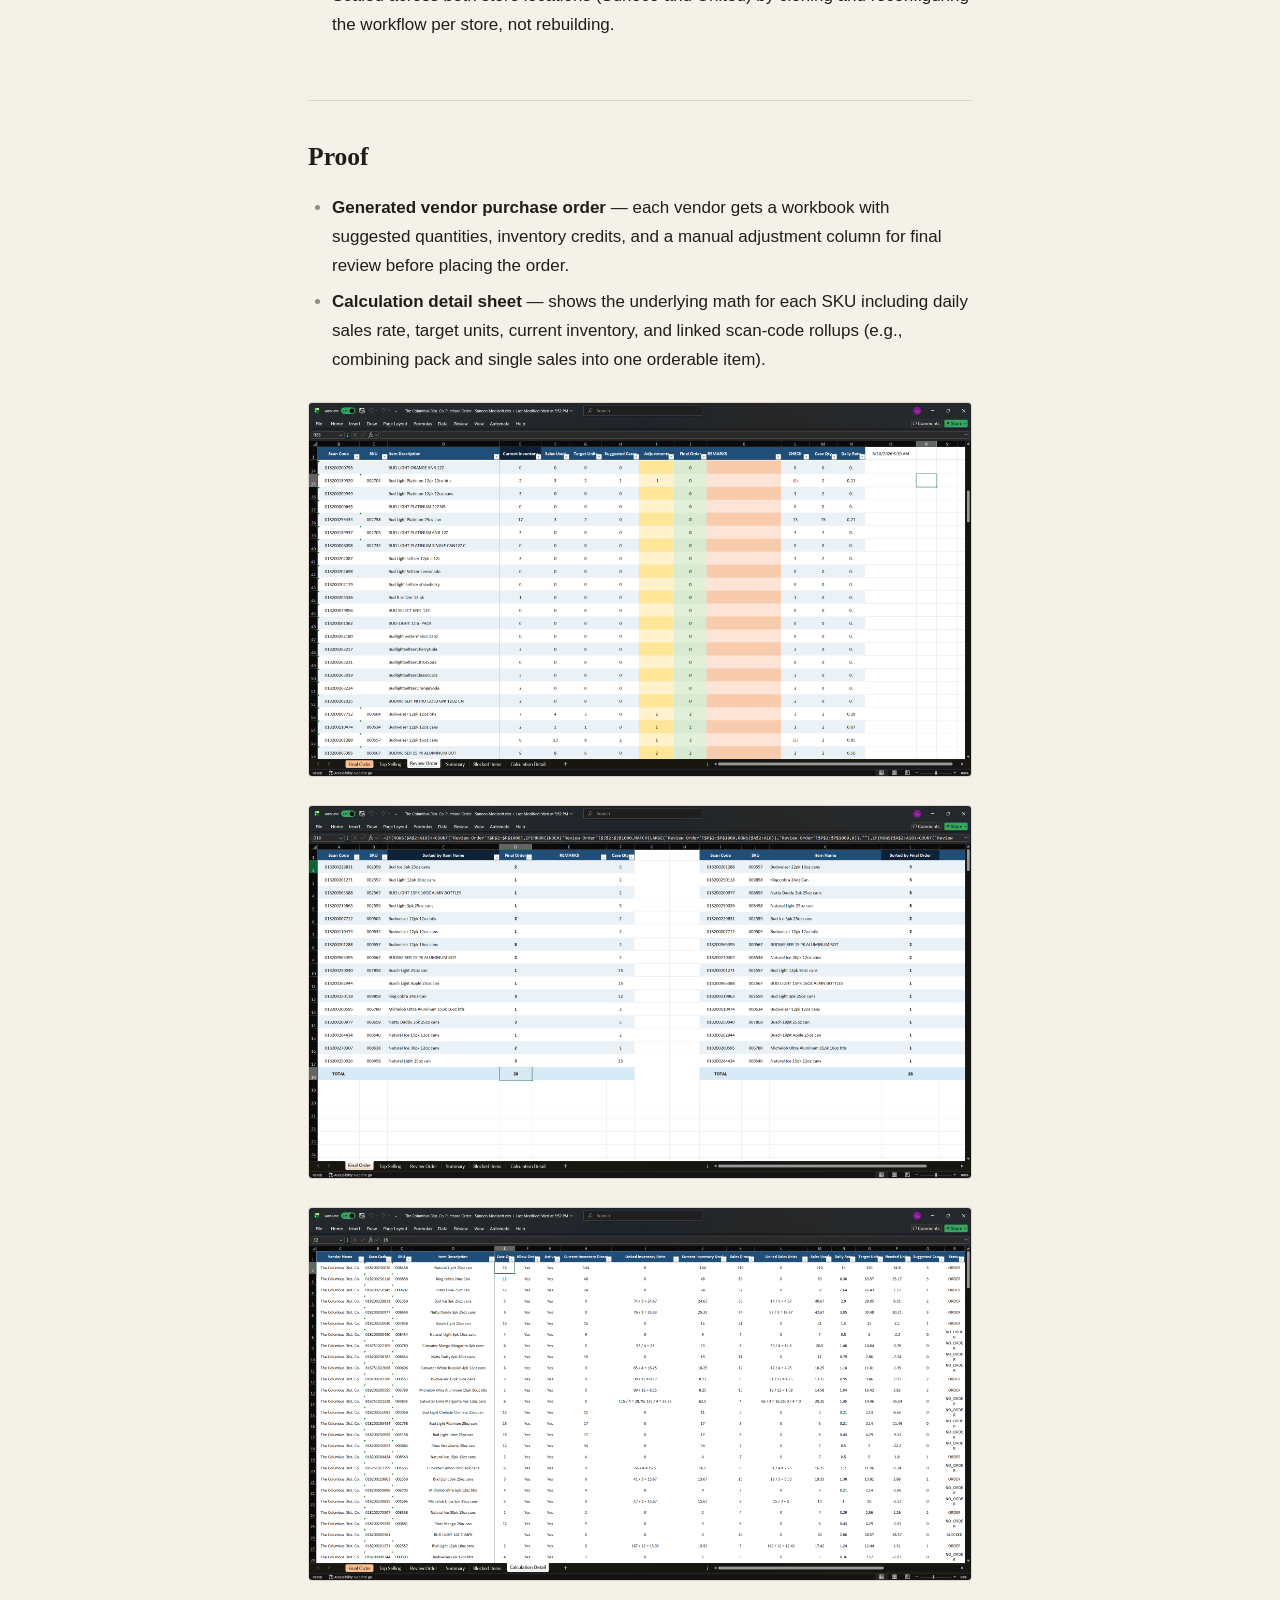
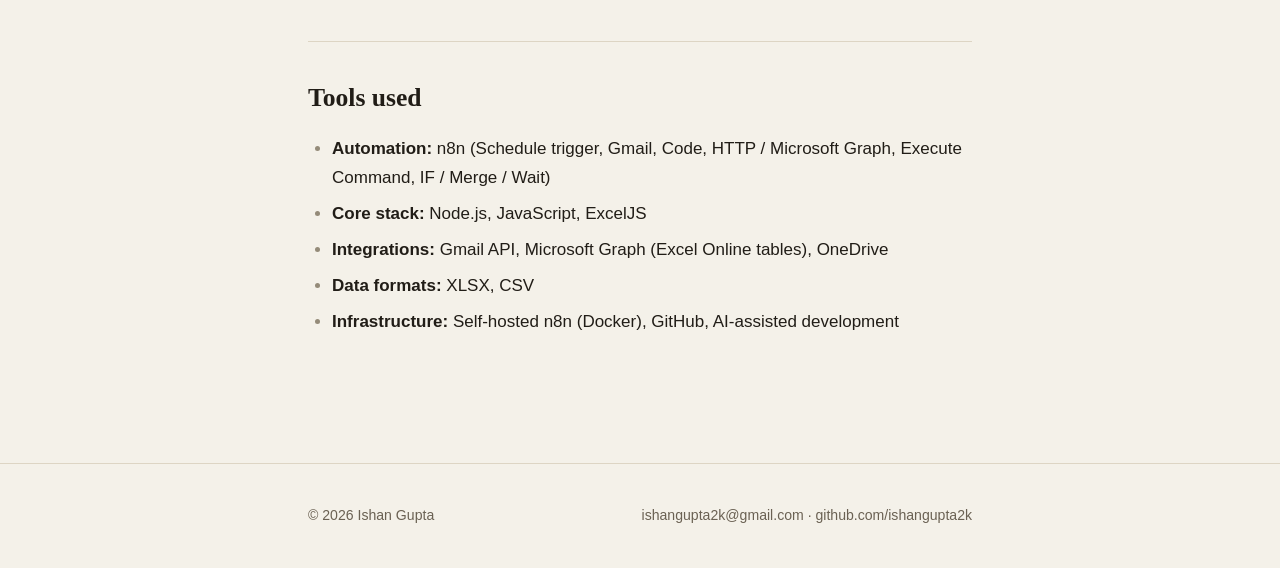
==== commit 53f12b5e: "Add Notion screenshots to project pages" ====
--- a/projects/purchase-order-automation.html
+++ b/projects/purchase-order-automation.html
@@ -56,6 +56,10 @@
   ->  sync inventory + sales into a master Excel workbook (Microsoft Graph)
   ->  download the recalculated workbook  ->  run the Node.js generator
   ->  vendor purchase orders ready for review</code></pre>
+      <figure>
+        <a href="../images/automation-hero.png" target="_blank" rel="noopener"><img src="../images/automation-hero.png" alt="The n8n workflow — 22 nodes from scheduled trigger to vendor-ready orders" loading="lazy"></a>
+        <figcaption>The actual n8n workflow: 22 nodes from the 6:15 AM trigger through Gmail, Excel / Microsoft Graph sync, and the Node.js generator.</figcaption>
+      </figure>
       <ol>
         <li><strong>Scheduled trigger.</strong> A Schedule Trigger fires daily at 6:15 AM, so orders are ready before the store's ordering window.</li>
         <li><strong>Pull the day's reports from email.</strong> A Gmail node fetches that morning's Modisoft Inventory Report and Item Sales Report <code>.xlsx</code> attachments (filtered by sender, subject, and a one-day window). A Code node keeps only the latest of each, and an IF node routes the inventory and sales files down separate branches.</li>
@@ -79,6 +83,9 @@
         <li><strong>Generated vendor purchase order</strong> — each vendor gets a workbook with suggested quantities, inventory credits, and a manual adjustment column for final review before placing the order.</li>
         <li><strong>Calculation detail sheet</strong> — shows the underlying math for each SKU including daily sales rate, target units, current inventory, and linked scan-code rollups (e.g., combining pack and single sales into one orderable item).</li>
       </ul>
+      <figure><a href="../images/automation-proof-1.png" target="_blank" rel="noopener"><img src="../images/automation-proof-1.png" alt="Generated vendor purchase order workbook" loading="lazy"></a></figure>
+      <figure><a href="../images/automation-proof-2.png" target="_blank" rel="noopener"><img src="../images/automation-proof-2.png" alt="Calculation detail sheet" loading="lazy"></a></figure>
+      <figure><a href="../images/automation-proof-3.png" target="_blank" rel="noopener"><img src="../images/automation-proof-3.png" alt="Purchase order automation — screenshot" loading="lazy"></a></figure>
 
       <h2>Tools used</h2>
       <ul>
--- a/style.css
+++ b/style.css
@@ -172,6 +172,11 @@
 /* keep anchored headings clear of the sticky bar */
 .prose h2, .prose h3 { scroll-margin-top: 84px; }
 
+/* screenshots */
+.prose figure { margin: 28px 0; }
+.prose figure img { display: block; width: 100%; height: auto; border: 1px solid var(--line); border-radius: var(--radius); background: var(--paper); }
+.prose figcaption { margin-top: 9px; font-size: .82rem; color: var(--faint); }
+
 /* ---- Footer ---- */
 footer { border-top: 1px solid var(--line); margin-top: 88px; padding: 40px 0; color: var(--muted); font-size: .88rem; }
 footer .wrap { display: flex; flex-wrap: wrap; gap: 8px 20px; align-items: center; justify-content: space-between; }
